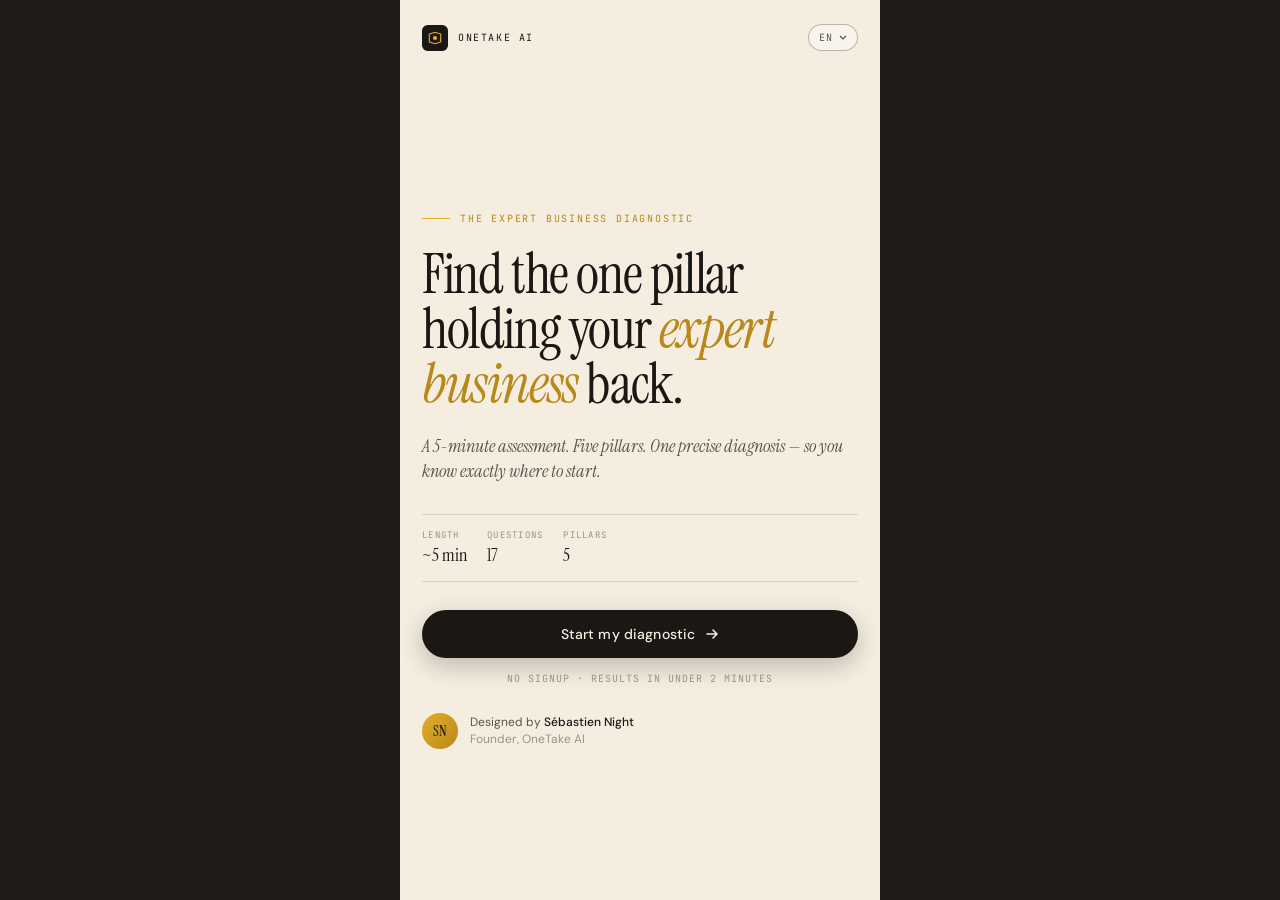
==== ehv/vpl2-diagnostic/index.html @ 27a99079 "Add Diagnostic des Business d'Expert PWA (EHV VPL2) Static PWA at /ehv/vpl2-diagnostic/ — 17-questio" ====
<!doctype html>
<html lang="en">
<head>
  <meta charset="utf-8"/>
  <meta name="viewport" content="width=device-width, initial-scale=1, viewport-fit=cover"/>
  <meta name="theme-color" content="#1a1714"/>
  <meta name="description" content="Identify the one pillar holding your expert business back — in 5 minutes. A free diagnostic by Sébastien Night, OneTake AI."/>
  <meta name="mobile-web-app-capable" content="yes"/>
  <meta name="apple-mobile-web-app-capable" content="yes"/>
  <meta name="apple-mobile-web-app-status-bar-style" content="black-translucent"/>
  <meta name="apple-mobile-web-app-title" content="Diagnostic Expert"/>

  <title>Diagnostic des Business d'Expert · OneTake AI</title>

  <!-- Open Graph -->
  <meta property="og:title" content="Diagnostic des Business d'Expert"/>
  <meta property="og:description" content="Find the one pillar holding your expert business back. A 5-minute assessment by Sébastien Night."/>
  <meta property="og:type" content="website"/>

  <!-- PWA manifest -->
  <link rel="manifest" href="/ehv/vpl2-diagnostic/manifest.json"/>
  <link rel="apple-touch-icon" href="/ehv/vpl2-diagnostic/icons/icon-192.svg"/>

  <!-- Fonts -->
  <link rel="preconnect" href="https://fonts.googleapis.com"/>
  <link rel="preconnect" href="https://fonts.gstatic.com" crossorigin/>
  <link href="https://fonts.googleapis.com/css2?family=Instrument+Serif:ital@0;1&family=DM+Sans:opsz,wght@9..40,300;9..40,400;9..40,500;9..40,600&family=JetBrains+Mono:wght@400;500&display=swap" rel="stylesheet"/>

  <link rel="stylesheet" href="/ehv/vpl2-diagnostic/style.css"/>

  <!-- Weglot auto-translation -->
  <script src="https://try.onetake.ai/tools.js"></script>
</head>
<body>
  <div id="app"></div>
  <script src="/ehv/vpl2-diagnostic/app.js"></script>
</body>
</html>
---- ehv/vpl2-diagnostic/style.css ----
/* Diagnostic des Business d'Expert — production CSS
   Editorial / magazine aesthetic. Warm cream foundation, dark screens for questions.
   Typography: Instrument Serif (display) + DM Sans (UI/body) + JetBrains Mono (tags). */

:root {
  --cream: #f4ede0;
  --cream-2: #ebe2cf;
  --cream-3: #ddd0b5;
  --ink: #1a1714;
  --ink-2: #2b2622;
  --ink-soft: #5a534a;
  --ink-mute: #9c9285;
  --rule: rgba(26, 23, 20, 0.12);
  --rule-strong: rgba(26, 23, 20, 0.28);
  --accent: #E3AE28;
  --accent-deep: #b8881a;
  --accent-soft: #f0d27a;
  --night: #14110e;
  --night-2: #1d1915;
  --night-text: #f1ead9;
  --night-mute: rgba(241, 234, 217, 0.55);
  --night-rule: rgba(241, 234, 217, 0.16);

  --serif: 'Instrument Serif', 'Cormorant Garamond', 'Times New Roman', serif;
  --sans: 'DM Sans', ui-sans-serif, system-ui, -apple-system, 'Segoe UI', sans-serif;
  --mono: 'JetBrains Mono', ui-monospace, 'SF Mono', Menlo, monospace;
}

* { box-sizing: border-box; }

html, body {
  margin: 0;
  padding: 0;
  height: 100%;
  font-family: var(--sans);
  -webkit-font-smoothing: antialiased;
  -moz-osx-font-smoothing: grayscale;
}

body {
  background: var(--cream);
  color: var(--ink);
}

body.phase-dark, body.phase-loading {
  background: var(--night);
}

#app {
  min-height: 100%;
  display: flex;
  flex-direction: column;
}

/* ── App shell ─────────────────────────────────────────────── */
.app {
  flex: 1;
  display: flex;
  flex-direction: column;
  min-height: 100vh;
  position: relative;
}

.app.dark {
  background: var(--night);
  color: var(--night-text);
}

/* ── Top chrome (progress + back) ──────────────────────────── */
.chrome {
  display: flex;
  align-items: center;
  justify-content: space-between;
  padding: env(safe-area-inset-top, 0px) 22px 14px;
  padding-top: calc(env(safe-area-inset-top, 0px) + 20px);
  flex-shrink: 0;
}

.chrome .brand {
  display: flex;
  align-items: center;
  gap: 8px;
  font-family: var(--mono);
  font-size: 10px;
  letter-spacing: 0.14em;
  text-transform: uppercase;
  color: var(--night-mute);
}

.chrome .brand .dot {
  width: 7px;
  height: 7px;
  border-radius: 50%;
  background: var(--accent);
  box-shadow: 0 0 0 3px rgba(227, 174, 40, 0.18);
}

.chrome .back {
  font-family: var(--mono);
  font-size: 10px;
  letter-spacing: 0.14em;
  text-transform: uppercase;
  color: var(--night-mute);
  background: none;
  border: none;
  cursor: pointer;
  padding: 4px 0;
  display: flex;
  align-items: center;
  gap: 6px;
  -webkit-tap-highlight-color: transparent;
}

.chrome .back:hover { color: var(--night-text); }

.chrome .step-counter {
  font-family: var(--mono);
  font-size: 10px;
  letter-spacing: 0.14em;
  color: var(--night-mute);
}

.chrome .step-counter strong {
  color: var(--accent);
  font-weight: 500;
}

/* ── Progress bar ───────────────────────────────────────────── */
.progress {
  height: 1px;
  margin: 0 22px;
  background: var(--night-rule);
  position: relative;
  flex-shrink: 0;
}

.progress-fill {
  position: absolute;
  top: 0;
  left: 0;
  height: 100%;
  background: var(--accent);
  transition: width 0.5s cubic-bezier(0.4, 0, 0.2, 1);
}

/* ── Scroll body ────────────────────────────────────────────── */
.body {
  flex: 1;
  overflow-y: auto;
  padding: 28px 22px 120px;
  -webkit-overflow-scrolling: touch;
}

/* ── Section eyebrow ────────────────────────────────────────── */
.eyebrow {
  font-family: var(--mono);
  font-size: 10px;
  letter-spacing: 0.16em;
  text-transform: uppercase;
  color: var(--accent);
  margin-bottom: 18px;
  display: flex;
  align-items: center;
  gap: 10px;
}

.eyebrow .label-num { color: var(--accent); font-weight: 500; }
.eyebrow .rule { flex: 1; height: 1px; background: var(--night-rule); }

/* ── Option pills ───────────────────────────────────────────── */
.options {
  display: flex;
  flex-direction: column;
  gap: 10px;
  margin-top: 20px;
}

.option {
  appearance: none;
  background: transparent;
  border: 1px solid var(--night-rule);
  border-radius: 999px;
  padding: 15px 22px;
  text-align: left;
  font-family: var(--sans);
  font-size: 14.5px;
  line-height: 1.3;
  color: var(--night-text);
  cursor: pointer;
  transition: border-color 0.2s, background 0.2s, transform 0.15s;
  width: 100%;
  display: flex;
  align-items: center;
  justify-content: space-between;
  gap: 14px;
  -webkit-tap-highlight-color: transparent;
}

.option:hover { border-color: rgba(241, 234, 217, 0.35); }
.option:active { transform: scale(0.985); }

.option.selected {
  border-color: var(--accent);
  background: rgba(227, 174, 40, 0.1);
}

.option .check {
  width: 18px;
  height: 18px;
  border-radius: 50%;
  border: 1px solid rgba(241, 234, 217, 0.3);
  flex-shrink: 0;
  display: grid;
  place-items: center;
  transition: all 0.2s;
}

.option.selected .check {
  background: var(--accent);
  border-color: var(--accent);
}

.option.selected .check::after {
  content: '';
  width: 6px;
  height: 6px;
  border-radius: 50%;
  background: var(--night);
}

/* ── Text input ─────────────────────────────────────────────── */
.text-input {
  width: 100%;
  background: transparent;
  border: none;
  border-bottom: 1px solid var(--night-rule);
  padding: 14px 0;
  font-family: var(--serif);
  font-size: 22px;
  color: var(--night-text);
  outline: none;
  font-style: italic;
  transition: border-color 0.2s;
}

.text-input::placeholder { color: rgba(241, 234, 217, 0.3); font-style: italic; }
.text-input:focus { border-bottom-color: var(--accent); }

/* ── Bottom action bar ──────────────────────────────────────── */
.action-bar {
  position: fixed;
  left: 0;
  right: 0;
  bottom: 0;
  padding: 18px 22px calc(env(safe-area-inset-bottom, 0px) + 22px);
  background: linear-gradient(180deg, transparent, var(--night) 40%);
  display: flex;
  align-items: center;
  justify-content: space-between;
  gap: 12px;
  z-index: 5;
}

.btn {
  appearance: none;
  background: var(--accent);
  color: var(--night);
  border: none;
  border-radius: 999px;
  padding: 15px 26px;
  font-family: var(--sans);
  font-weight: 500;
  font-size: 14px;
  letter-spacing: 0.01em;
  cursor: pointer;
  display: inline-flex;
  align-items: center;
  gap: 10px;
  transition: transform 0.15s, background 0.2s, box-shadow 0.2s;
  box-shadow: 0 8px 24px rgba(227, 174, 40, 0.28);
  -webkit-tap-highlight-color: transparent;
}

.btn:hover { background: #f1bd35; }
.btn:active { transform: scale(0.97); }

.btn:disabled {
  background: rgba(241, 234, 217, 0.1);
  color: rgba(241, 234, 217, 0.3);
  box-shadow: none;
  cursor: not-allowed;
}

.btn.full { width: 100%; justify-content: center; }

.action-bar .prev-btn {
  font-family: var(--mono);
  font-size: 10px;
  letter-spacing: 0.14em;
  text-transform: uppercase;
  color: var(--night-mute);
  background: none;
  border: none;
  cursor: pointer;
  padding: 4px 0;
  -webkit-tap-highlight-color: transparent;
}

/* ═══ LANDING ═══════════════════════════════════════════════ */
.landing {
  flex: 1;
  display: flex;
  flex-direction: column;
  padding: calc(env(safe-area-inset-top, 0px) + 24px) 22px calc(env(safe-area-inset-bottom, 0px) + 38px);
  min-height: 100vh;
  background: var(--cream);
}

.landing .topbar {
  display: flex;
  align-items: center;
  justify-content: space-between;
  margin-bottom: 48px;
}

.landing .logo {
  display: flex;
  align-items: center;
  gap: 10px;
}

.landing .logo-text {
  font-family: var(--mono);
  font-size: 10px;
  letter-spacing: 0.16em;
  text-transform: uppercase;
  color: var(--ink);
}

.landing .lang-btn {
  font-family: var(--mono);
  font-size: 10px;
  letter-spacing: 0.12em;
  color: var(--ink-soft);
  display: flex;
  align-items: center;
  gap: 6px;
  border: 1px solid var(--rule-strong);
  padding: 6px 10px;
  border-radius: 999px;
  background: rgba(255, 255, 255, 0.4);
  cursor: pointer;
  -webkit-tap-highlight-color: transparent;
}

.landing .hero { flex: 1; display: flex; flex-direction: column; justify-content: center; }

.landing .kicker {
  font-family: var(--mono);
  font-size: 10px;
  letter-spacing: 0.18em;
  text-transform: uppercase;
  color: var(--accent-deep);
  margin-bottom: 22px;
  display: flex;
  align-items: center;
  gap: 10px;
}

.landing .kicker .dash { width: 28px; height: 1px; background: var(--accent); }

.landing h1 {
  font-family: var(--serif);
  font-weight: 400;
  font-size: clamp(44px, 12vw, 56px);
  line-height: 0.98;
  letter-spacing: -0.025em;
  color: var(--ink);
  margin: 0 0 22px;
  text-wrap: balance;
}

.landing h1 em { font-style: italic; color: var(--accent-deep); }

.landing .sub {
  font-family: var(--serif);
  font-style: italic;
  font-size: 18px;
  line-height: 1.4;
  color: var(--ink-soft);
  margin: 0 0 30px;
}

.landing .meta-row {
  display: flex;
  gap: 20px;
  padding: 14px 0;
  border-top: 1px solid var(--rule);
  border-bottom: 1px solid var(--rule);
  margin-bottom: 28px;
}

.landing .meta { display: flex; flex-direction: column; gap: 2px; }

.landing .meta-k {
  font-family: var(--mono);
  font-size: 9px;
  letter-spacing: 0.14em;
  text-transform: uppercase;
  color: var(--ink-mute);
}

.landing .meta-v {
  font-family: var(--serif);
  font-size: 18px;
  color: var(--ink);
}

.landing .cta-block { display: flex; flex-direction: column; gap: 14px; }

.landing .cta-block .btn {
  background: var(--ink);
  color: var(--cream);
  box-shadow: 0 8px 24px rgba(26, 23, 20, 0.24);
}

.landing .cta-block .btn:hover { background: var(--ink-2); }

.landing .cta-foot {
  font-family: var(--mono);
  font-size: 10px;
  letter-spacing: 0.1em;
  text-transform: uppercase;
  color: var(--ink-mute);
  text-align: center;
}

.landing .signoff {
  margin-top: 28px;
  display: flex;
  gap: 12px;
  align-items: center;
}

.landing .signoff .avatar {
  width: 36px;
  height: 36px;
  border-radius: 50%;
  background: linear-gradient(135deg, var(--accent), var(--accent-deep));
  display: grid;
  place-items: center;
  font-family: var(--serif);
  color: var(--night);
  font-size: 14px;
  flex-shrink: 0;
}

.landing .signoff .who {
  font-size: 12px;
  color: var(--ink-soft);
  line-height: 1.4;
}

.landing .signoff .who strong { color: var(--ink); font-weight: 500; }

/* ═══ QUESTION ══════════════════════════════════════════════ */
.q-prompt {
  font-family: var(--serif);
  font-weight: 400;
  font-size: clamp(26px, 8vw, 34px);
  line-height: 1.1;
  letter-spacing: -0.015em;
  color: var(--night-text);
  margin: 0 0 12px;
  text-wrap: pretty;
}

.q-sub {
  font-size: 13px;
  line-height: 1.5;
  color: var(--night-mute);
  margin: 0 0 24px;
}

/* ═══ EMAIL GATE ════════════════════════════════════════════ */
.gate {
  flex: 1;
  display: flex;
  flex-direction: column;
  padding: 28px 22px calc(env(safe-area-inset-bottom, 0px) + 38px);
  justify-content: center;
}

.gate-eyebrow {
  font-family: var(--mono);
  font-size: 10px;
  letter-spacing: 0.18em;
  text-transform: uppercase;
  color: var(--accent);
  margin-bottom: 16px;
}

.gate h2 {
  font-family: var(--serif);
  font-weight: 400;
  font-size: clamp(30px, 9vw, 38px);
  line-height: 1.04;
  letter-spacing: -0.02em;
  color: var(--night-text);
  margin: 0 0 14px;
}

.gate .gate-sub {
  font-size: 14px;
  line-height: 1.5;
  color: var(--night-mute);
  margin: 0 0 28px;
}

.gate .email-field {
  display: flex;
  flex-direction: column;
  gap: 8px;
  margin-bottom: 18px;
}

.gate .email-field label {
  font-family: var(--mono);
  font-size: 10px;
  letter-spacing: 0.14em;
  text-transform: uppercase;
  color: var(--night-mute);
}

.gate .email-input {
  background: transparent;
  border: none;
  border-bottom: 1px solid var(--night-rule);
  padding: 12px 0;
  font-family: var(--serif);
  font-size: 22px;
  color: var(--night-text);
  outline: none;
  width: 100%;
}

.gate .email-input:focus { border-bottom-color: var(--accent); }
.gate .email-input::placeholder { color: rgba(241, 234, 217, 0.25); font-style: italic; }

.gate .legal {
  font-size: 11px;
  line-height: 1.45;
  color: var(--night-mute);
  margin-top: 16px;
}

/* ═══ LOADING ═══════════════════════════════════════════════ */
.loading-screen {
  flex: 1;
  display: flex;
  flex-direction: column;
  align-items: center;
  justify-content: center;
  padding: 56px 22px;
  text-align: center;
}

.loading-pentagon {
  margin-bottom: 36px;
  position: relative;
}

.loading-pentagon svg { display: block; }

.ring-rotate {
  animation: spin 14s linear infinite;
  transform-origin: 90px 90px;
}

@keyframes spin { to { transform: rotate(360deg); } }

.pulse-dot {
  position: absolute;
  width: 8px;
  height: 8px;
  background: var(--accent);
  border-radius: 50%;
  top: 50%;
  left: 50%;
  margin: -4px 0 0 -4px;
  animation: pulse 1.4s ease-out infinite;
}

@keyframes pulse {
  to { box-shadow: 0 0 0 30px rgba(227, 174, 40, 0); }
}

.narration-eyebrow {
  font-family: var(--mono);
  font-size: 10px;
  letter-spacing: 0.18em;
  text-transform: uppercase;
  color: var(--accent);
  margin-bottom: 14px;
  transition: opacity 0.35s;
}

.narration {
  font-family: var(--serif);
  font-weight: 400;
  font-size: 26px;
  line-height: 1.2;
  color: var(--night-text);
  letter-spacing: -0.01em;
  min-height: 64px;
  max-width: 280px;
  transition: opacity 0.35s;
}

.narration-steps {
  display: flex;
  gap: 6px;
  margin-top: 32px;
}

.narration-steps span {
  width: 6px;
  height: 6px;
  border-radius: 50%;
  background: var(--night-rule);
  transition: background 0.3s;
}

.narration-steps span.active { background: var(--accent); }
.narration-steps span.done { background: rgba(227, 174, 40, 0.4); }

/* ═══ RESULTS ═══════════════════════════════════════════════ */
.results-screen {
  flex: 1;
  background: var(--cream);
  overflow-y: auto;
}

.results-head {
  padding: calc(env(safe-area-inset-top, 0px) + 24px) 22px 18px;
}

.res-eyebrow {
  font-family: var(--mono);
  font-size: 10px;
  letter-spacing: 0.18em;
  text-transform: uppercase;
  color: var(--accent-deep);
  margin-bottom: 14px;
  display: flex;
  align-items: center;
  gap: 10px;
}

.res-eyebrow .rule { flex: 1; height: 1px; background: var(--rule); }

.res-title {
  font-family: var(--serif);
  font-weight: 400;
  font-size: clamp(28px, 8vw, 36px);
  line-height: 1.02;
  letter-spacing: -0.02em;
  color: var(--ink);
  margin: 0 0 8px;
  text-wrap: pretty;
}

.res-title em { font-style: italic; color: var(--accent-deep); }

.res-byline {
  font-family: var(--mono);
  font-size: 10px;
  letter-spacing: 0.12em;
  text-transform: uppercase;
  color: var(--ink-mute);
  margin: 0 0 28px;
}

/* ── Pillar visualisation ────────────────────────────────── */
.pillar-viz {
  padding: 0 22px 28px;
  display: flex;
  flex-direction: column;
  align-items: center;
}

.pillar-meta {
  margin-top: 18px;
  display: flex;
  gap: 8px;
  flex-wrap: wrap;
  justify-content: center;
}

.pillar-chip {
  font-family: var(--mono);
  font-size: 10px;
  letter-spacing: 0.06em;
  padding: 5px 9px;
  border: 1px solid var(--rule);
  border-radius: 4px;
  display: flex;
  align-items: center;
  gap: 6px;
  color: var(--ink-soft);
  background: rgba(255, 255, 255, 0.4);
}

.pillar-chip .chip-dot {
  width: 6px;
  height: 6px;
  border-radius: 50%;
  background: var(--ink-mute);
}

.pillar-chip.bottleneck {
  background: var(--ink);
  color: var(--accent);
  border-color: var(--ink);
}

.pillar-chip.bottleneck .chip-dot { background: var(--accent); }
.pillar-chip strong { color: var(--ink); font-weight: 500; }
.pillar-chip.bottleneck strong { color: var(--night-text); }

/* ── Diagnosis block ────────────────────────────────────── */
.diagnosis-block {
  padding: 32px 22px 18px;
  border-top: 1px solid var(--rule);
}

.diagnosis-tag {
  font-family: var(--mono);
  font-size: 10px;
  letter-spacing: 0.18em;
  text-transform: uppercase;
  color: var(--accent-deep);
  margin-bottom: 12px;
  display: flex;
  align-items: center;
  gap: 8px;
}

.diagnosis-tag::before {
  content: '';
  display: block;
  width: 18px;
  height: 1px;
  background: var(--accent);
}

.diagnosis-name {
  font-family: var(--serif);
  font-weight: 400;
  font-size: clamp(36px, 10vw, 44px);
  line-height: 0.98;
  letter-spacing: -0.025em;
  color: var(--ink);
  margin: 0 0 18px;
  text-wrap: balance;
}

.diagnosis-intro {
  font-family: var(--serif);
  font-style: italic;
  font-size: 20px;
  line-height: 1.32;
  color: var(--ink);
  margin: 0 0 24px;
  letter-spacing: 0.002em;
}

.diagnosis-body {
  font-size: 15px;
  line-height: 1.6;
  color: var(--ink-2);
  margin-bottom: 28px;
}

.diagnosis-body p { margin: 0 0 14px; }
.diagnosis-body p:last-child { margin-bottom: 0; }

.callout {
  border: 1px solid var(--rule-strong);
  border-left: 3px solid var(--accent);
  padding: 18px 18px 18px 20px;
  margin: 8px 0 28px;
  background: rgba(227, 174, 40, 0.06);
}

.callout-label {
  font-family: var(--mono);
  font-size: 9.5px;
  letter-spacing: 0.18em;
  text-transform: uppercase;
  color: var(--accent-deep);
  margin-bottom: 8px;
}

.callout-text {
  font-family: var(--serif);
  font-size: 17px;
  line-height: 1.4;
  color: var(--ink);
}

.first-move {
  background: var(--ink);
  color: var(--cream);
  padding: 26px 22px;
  margin: 0 -22px 28px;
}

.first-move-label {
  font-family: var(--mono);
  font-size: 10px;
  letter-spacing: 0.2em;
  text-transform: uppercase;
  color: var(--accent);
  margin-bottom: 12px;
  display: flex;
  align-items: center;
  gap: 10px;
}

.first-move-label::before {
  content: '→';
  font-family: var(--sans);
  color: var(--accent);
}

.first-move-headline {
  font-size: 11px;
  letter-spacing: 0.1em;
  text-transform: uppercase;
  color: rgba(241, 234, 217, 0.4);
  margin-bottom: 14px;
  font-family: var(--mono);
}

.first-move-body {
  font-family: var(--serif);
  font-size: 19px;
  line-height: 1.38;
  color: var(--cream);
  letter-spacing: 0.005em;
}

.encouragement {
  font-family: var(--serif);
  font-style: italic;
  font-size: 17px;
  line-height: 1.45;
  color: var(--ink-soft);
  border-top: 1px solid var(--rule);
  padding: 24px 0 0;
  margin-bottom: 28px;
}

/* ── Next step section ───────────────────────────────────── */
.next-step {
  background: var(--cream-2);
  padding: 32px 22px calc(env(safe-area-inset-bottom, 0px) + 60px);
  border-top: 1px solid var(--rule);
}

.next-step-eyebrow {
  font-family: var(--mono);
  font-size: 10px;
  letter-spacing: 0.18em;
  text-transform: uppercase;
  color: var(--accent-deep);
  margin-bottom: 12px;
}

.next-step h3 {
  font-family: var(--serif);
  font-weight: 400;
  font-size: 22px;
  line-height: 1.2;
  color: var(--ink);
  margin: 0 0 18px;
}

.next-step h3 em { font-style: italic; color: var(--accent-deep); }

.next-step .actions {
  display: flex;
  flex-direction: column;
  gap: 10px;
  margin-bottom: 16px;
}

.next-step .btn.full {
  padding: 16px;
  background: var(--ink);
  color: var(--cream);
  box-shadow: 0 8px 24px rgba(26, 23, 20, 0.24);
}

.next-step .btn.full:hover { background: var(--ink-2); }

.copy-btn {
  background: transparent;
  border: 1px solid var(--rule-strong);
  color: var(--ink);
  border-radius: 999px;
  padding: 14px;
  width: 100%;
  font-family: var(--sans);
  font-size: 13px;
  font-weight: 500;
  cursor: pointer;
  display: flex;
  align-items: center;
  justify-content: center;
  gap: 8px;
  transition: background 0.2s, border-color 0.2s;
  -webkit-tap-highlight-color: transparent;
}

.copy-btn:hover { background: rgba(0, 0, 0, 0.04); }
.copy-btn.copied { border-color: var(--accent); color: var(--accent-deep); }

.next-step .footnote {
  font-family: var(--serif);
  font-style: italic;
  font-size: 13px;
  line-height: 1.4;
  color: var(--ink-mute);
  text-align: center;
}

/* ── Transitions ────────────────────────────────────────── */
.screen-enter {
  animation: screen-in 0.4s cubic-bezier(0.16, 1, 0.3, 1);
}

@keyframes screen-in {
  from { opacity: 0; transform: translateY(6px); }
  to { opacity: 1; transform: translateY(0); }
}

/* ── Desktop ────────────────────────────────────────────── */
@media (min-width: 520px) {
  #app {
    max-width: 480px;
    margin: 0 auto;
    box-shadow: 0 0 0 1px var(--rule);
    min-height: 100vh;
  }

  body {
    background: #1f1c18;
  }

  body.phase-dark, body.phase-loading {
    background: #1f1c18;
  }
}
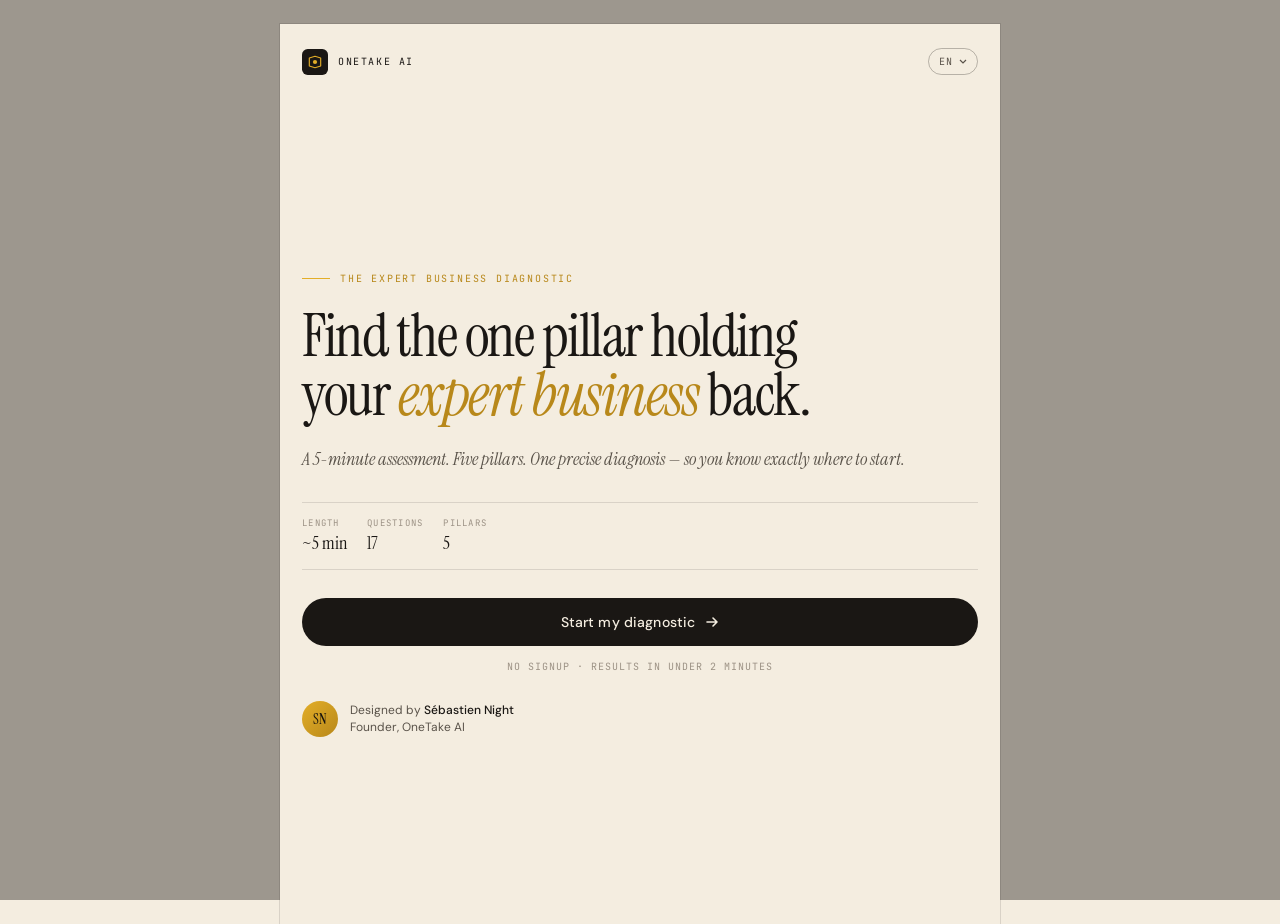
==== commit 6b04b1c3: "Design polish: adaptive theming, desktop layout, Bunny Fonts, useBouncer email validation - Replace " ====
--- a/ehv/vpl2-diagnostic/index.html
+++ b/ehv/vpl2-diagnostic/index.html
@@ -22,9 +22,8 @@
   <link rel="apple-touch-icon" href="/ehv/vpl2-diagnostic/icons/icon-192.svg"/>
 
   <!-- Fonts -->
-  <link rel="preconnect" href="https://fonts.googleapis.com"/>
-  <link rel="preconnect" href="https://fonts.gstatic.com" crossorigin/>
-  <link href="https://fonts.googleapis.com/css2?family=Instrument+Serif:ital@0;1&family=DM+Sans:opsz,wght@9..40,300;9..40,400;9..40,500;9..40,600&family=JetBrains+Mono:wght@400;500&display=swap" rel="stylesheet"/>
+  <link rel="preconnect" href="https://fonts.bunny.net"/>
+  <link href="https://fonts.bunny.net/css2?family=Instrument+Serif:ital@0;1&family=DM+Sans:opsz,wght@9..40,300;9..40,400;9..40,500;9..40,600&family=JetBrains+Mono:wght@400;500&display=swap" rel="stylesheet"/>
 
   <link rel="stylesheet" href="/ehv/vpl2-diagnostic/style.css"/>
 
--- a/ehv/vpl2-diagnostic/style.css
+++ b/ehv/vpl2-diagnostic/style.css
@@ -1,31 +1,58 @@
 /* Diagnostic des Business d'Expert — production CSS
-   Editorial / magazine aesthetic. Warm cream foundation, dark screens for questions.
-   Typography: Instrument Serif (display) + DM Sans (UI/body) + JetBrains Mono (tags). */
-
+   Adaptive light/dark via prefers-color-scheme throughout.
+   Desktop: centered column up to 640px.
+   Typography: Instrument Serif (display) + DM Sans (UI/body) + JetBrains Mono (tags) */
+
+/* ── Tokens ─────────────────────────────────────────────── */
 :root {
-  --cream: #f4ede0;
-  --cream-2: #ebe2cf;
-  --cream-3: #ddd0b5;
-  --ink: #1a1714;
-  --ink-2: #2b2622;
-  --ink-soft: #5a534a;
-  --ink-mute: #9c9285;
-  --rule: rgba(26, 23, 20, 0.12);
-  --rule-strong: rgba(26, 23, 20, 0.28);
-  --accent: #E3AE28;
-  --accent-deep: #b8881a;
-  --accent-soft: #f0d27a;
-  --night: #14110e;
-  --night-2: #1d1915;
-  --night-text: #f1ead9;
-  --night-mute: rgba(241, 234, 217, 0.55);
-  --night-rule: rgba(241, 234, 217, 0.16);
-
-  --serif: 'Instrument Serif', 'Cormorant Garamond', 'Times New Roman', serif;
-  --sans: 'DM Sans', ui-sans-serif, system-ui, -apple-system, 'Segoe UI', sans-serif;
-  --mono: 'JetBrains Mono', ui-monospace, 'SF Mono', Menlo, monospace;
-}
-
+  color-scheme: light dark;
+
+  /* Light */
+  --bg:           #f4ede0;
+  --bg-subtle:    #ebe2cf;
+  --bg-muted:     #ddd0b5;
+  --fg:           #1a1714;
+  --fg-2:         #2b2622;
+  --fg-soft:      #5a534a;
+  --fg-mute:      #9c9285;
+  --border:       rgba(26, 23, 20, 0.12);
+  --border-strong:rgba(26, 23, 20, 0.28);
+  --opt-border:   rgba(26, 23, 20, 0.28);
+  --opt-selected-bg: rgba(227, 174, 40, 0.14);
+  --input-placeholder: rgba(26, 23, 20, 0.3);
+  --bar-gradient: linear-gradient(180deg, transparent, #f4ede0 40%);
+  --check-inner:  #1a1714;
+
+  /* Fixed */
+  --accent:       #E3AE28;
+  --accent-deep:  #b8881a;
+  --accent-soft:  #f0d27a;
+
+  --serif: 'Instrument Serif', 'Times New Roman', serif;
+  --sans:  'DM Sans', ui-sans-serif, system-ui, -apple-system, sans-serif;
+  --mono:  'JetBrains Mono', ui-monospace, 'SF Mono', Menlo, monospace;
+}
+
+@media (prefers-color-scheme: dark) {
+  :root {
+    --bg:           #14110e;
+    --bg-subtle:    #1d1915;
+    --bg-muted:     #2a2520;
+    --fg:           #f1ead9;
+    --fg-2:         #f1ead9;
+    --fg-soft:      rgba(241, 234, 217, 0.6);
+    --fg-mute:      rgba(241, 234, 217, 0.38);
+    --border:       rgba(241, 234, 217, 0.12);
+    --border-strong:rgba(241, 234, 217, 0.24);
+    --opt-border:   rgba(241, 234, 217, 0.16);
+    --opt-selected-bg: rgba(227, 174, 40, 0.1);
+    --input-placeholder: rgba(241, 234, 217, 0.3);
+    --bar-gradient: linear-gradient(180deg, transparent, #14110e 40%);
+    --check-inner:  #14110e;
+  }
+}
+
+/* ── Reset & base ────────────────────────────────────────── */
 * { box-sizing: border-box; }
 
 html, body {
@@ -33,46 +60,61 @@
   padding: 0;
   height: 100%;
   font-family: var(--sans);
+  background: var(--bg);
+  color: var(--fg);
   -webkit-font-smoothing: antialiased;
   -moz-osx-font-smoothing: grayscale;
 }
 
-body {
-  background: var(--cream);
-  color: var(--ink);
-}
-
-body.phase-dark, body.phase-loading {
-  background: var(--night);
-}
-
 #app {
   min-height: 100%;
   display: flex;
   flex-direction: column;
 }
 
-/* ── App shell ─────────────────────────────────────────────── */
+/* ── Desktop centering ───────────────────────────────────── */
+@media (min-width: 640px) {
+  body {
+    background: color-mix(in srgb, var(--bg) 60%, #1a1714 40%);
+  }
+  #app {
+    max-width: 640px;
+    margin: 0 auto;
+    min-height: 100vh;
+    box-shadow: 0 0 0 1px var(--border);
+    background: var(--bg);
+  }
+  .action-bar {
+    max-width: 640px;
+    left: 50%;
+    transform: translateX(-50%);
+  }
+}
+
+@media (min-width: 1024px) {
+  #app { max-width: 720px; }
+  .action-bar { max-width: 720px; }
+}
+
+/* ── App shell ───────────────────────────────────────────── */
 .app {
   flex: 1;
   display: flex;
   flex-direction: column;
   min-height: 100vh;
-  position: relative;
-}
-
-.app.dark {
-  background: var(--night);
-  color: var(--night-text);
-}
-
-/* ── Top chrome (progress + back) ──────────────────────────── */
+  background: var(--bg);
+  color: var(--fg);
+}
+
+/* ── Chrome (progress + back) ────────────────────────────── */
 .chrome {
   display: flex;
   align-items: center;
   justify-content: space-between;
-  padding: env(safe-area-inset-top, 0px) 22px 14px;
   padding-top: calc(env(safe-area-inset-top, 0px) + 20px);
+  padding-bottom: 14px;
+  padding-left: 22px;
+  padding-right: 22px;
   flex-shrink: 0;
 }
 
@@ -84,7 +126,7 @@
   font-size: 10px;
   letter-spacing: 0.14em;
   text-transform: uppercase;
-  color: var(--night-mute);
+  color: var(--fg-mute);
 }
 
 .chrome .brand .dot {
@@ -100,7 +142,7 @@
   font-size: 10px;
   letter-spacing: 0.14em;
   text-transform: uppercase;
-  color: var(--night-mute);
+  color: var(--fg-mute);
   background: none;
   border: none;
   cursor: pointer;
@@ -110,26 +152,21 @@
   gap: 6px;
   -webkit-tap-highlight-color: transparent;
 }
-
-.chrome .back:hover { color: var(--night-text); }
+.chrome .back:hover { color: var(--fg); }
 
 .chrome .step-counter {
   font-family: var(--mono);
   font-size: 10px;
   letter-spacing: 0.14em;
-  color: var(--night-mute);
-}
-
-.chrome .step-counter strong {
-  color: var(--accent);
-  font-weight: 500;
-}
-
-/* ── Progress bar ───────────────────────────────────────────── */
+  color: var(--fg-mute);
+}
+.chrome .step-counter strong { color: var(--accent); font-weight: 500; }
+
+/* ── Progress bar ────────────────────────────────────────── */
 .progress {
   height: 1px;
   margin: 0 22px;
-  background: var(--night-rule);
+  background: var(--border);
   position: relative;
   flex-shrink: 0;
 }
@@ -143,7 +180,7 @@
   transition: width 0.5s cubic-bezier(0.4, 0, 0.2, 1);
 }
 
-/* ── Scroll body ────────────────────────────────────────────── */
+/* ── Scroll body ─────────────────────────────────────────── */
 .body {
   flex: 1;
   overflow-y: auto;
@@ -151,7 +188,7 @@
   -webkit-overflow-scrolling: touch;
 }
 
-/* ── Section eyebrow ────────────────────────────────────────── */
+/* ── Eyebrow ─────────────────────────────────────────────── */
 .eyebrow {
   font-family: var(--mono);
   font-size: 10px;
@@ -163,11 +200,29 @@
   align-items: center;
   gap: 10px;
 }
-
-.eyebrow .label-num { color: var(--accent); font-weight: 500; }
-.eyebrow .rule { flex: 1; height: 1px; background: var(--night-rule); }
-
-/* ── Option pills ───────────────────────────────────────────── */
+.eyebrow .label-num { font-weight: 500; }
+.eyebrow .rule { flex: 1; height: 1px; background: var(--border); }
+
+/* ── Question ────────────────────────────────────────────── */
+.q-prompt {
+  font-family: var(--serif);
+  font-weight: 400;
+  font-size: clamp(26px, 7vw, 34px);
+  line-height: 1.1;
+  letter-spacing: -0.015em;
+  color: var(--fg);
+  margin: 0 0 12px;
+  text-wrap: pretty;
+}
+
+.q-sub {
+  font-size: 13px;
+  line-height: 1.5;
+  color: var(--fg-soft);
+  margin: 0 0 24px;
+}
+
+/* ── Option pills ────────────────────────────────────────── */
 .options {
   display: flex;
   flex-direction: column;
@@ -178,14 +233,14 @@
 .option {
   appearance: none;
   background: transparent;
-  border: 1px solid var(--night-rule);
+  border: 1px solid var(--opt-border);
   border-radius: 999px;
   padding: 15px 22px;
   text-align: left;
   font-family: var(--sans);
   font-size: 14.5px;
   line-height: 1.3;
-  color: var(--night-text);
+  color: var(--fg);
   cursor: pointer;
   transition: border-color 0.2s, background 0.2s, transform 0.15s;
   width: 100%;
@@ -195,65 +250,60 @@
   gap: 14px;
   -webkit-tap-highlight-color: transparent;
 }
-
-.option:hover { border-color: rgba(241, 234, 217, 0.35); }
+.option:hover { border-color: var(--fg-soft); }
 .option:active { transform: scale(0.985); }
-
 .option.selected {
   border-color: var(--accent);
-  background: rgba(227, 174, 40, 0.1);
+  background: var(--opt-selected-bg);
 }
 
 .option .check {
   width: 18px;
   height: 18px;
   border-radius: 50%;
-  border: 1px solid rgba(241, 234, 217, 0.3);
+  border: 1px solid var(--opt-border);
   flex-shrink: 0;
   display: grid;
   place-items: center;
   transition: all 0.2s;
 }
-
 .option.selected .check {
   background: var(--accent);
   border-color: var(--accent);
 }
-
 .option.selected .check::after {
   content: '';
   width: 6px;
   height: 6px;
   border-radius: 50%;
-  background: var(--night);
-}
-
-/* ── Text input ─────────────────────────────────────────────── */
+  background: var(--check-inner);
+}
+
+/* ── Text input ──────────────────────────────────────────── */
 .text-input {
   width: 100%;
   background: transparent;
   border: none;
-  border-bottom: 1px solid var(--night-rule);
+  border-bottom: 1px solid var(--border-strong);
   padding: 14px 0;
   font-family: var(--serif);
   font-size: 22px;
-  color: var(--night-text);
+  color: var(--fg);
   outline: none;
   font-style: italic;
   transition: border-color 0.2s;
 }
-
-.text-input::placeholder { color: rgba(241, 234, 217, 0.3); font-style: italic; }
+.text-input::placeholder { color: var(--input-placeholder); font-style: italic; }
 .text-input:focus { border-bottom-color: var(--accent); }
 
-/* ── Bottom action bar ──────────────────────────────────────── */
+/* ── Action bar ──────────────────────────────────────────── */
 .action-bar {
   position: fixed;
   left: 0;
   right: 0;
   bottom: 0;
   padding: 18px 22px calc(env(safe-area-inset-bottom, 0px) + 22px);
-  background: linear-gradient(180deg, transparent, var(--night) 40%);
+  background: var(--bar-gradient);
   display: flex;
   align-items: center;
   justify-content: space-between;
@@ -261,10 +311,11 @@
   z-index: 5;
 }
 
+/* ── Button ──────────────────────────────────────────────── */
 .btn {
   appearance: none;
   background: var(--accent);
-  color: var(--night);
+  color: #14110e;
   border: none;
   border-radius: 999px;
   padding: 15px 26px;
@@ -280,17 +331,14 @@
   box-shadow: 0 8px 24px rgba(227, 174, 40, 0.28);
   -webkit-tap-highlight-color: transparent;
 }
-
 .btn:hover { background: #f1bd35; }
 .btn:active { transform: scale(0.97); }
-
 .btn:disabled {
-  background: rgba(241, 234, 217, 0.1);
-  color: rgba(241, 234, 217, 0.3);
+  background: var(--border-strong);
+  color: var(--fg-mute);
   box-shadow: none;
   cursor: not-allowed;
 }
-
 .btn.full { width: 100%; justify-content: center; }
 
 .action-bar .prev-btn {
@@ -298,7 +346,7 @@
   font-size: 10px;
   letter-spacing: 0.14em;
   text-transform: uppercase;
-  color: var(--night-mute);
+  color: var(--fg-mute);
   background: none;
   border: none;
   cursor: pointer;
@@ -313,7 +361,6 @@
   flex-direction: column;
   padding: calc(env(safe-area-inset-top, 0px) + 24px) 22px calc(env(safe-area-inset-bottom, 0px) + 38px);
   min-height: 100vh;
-  background: var(--cream);
 }
 
 .landing .topbar {
@@ -323,32 +370,28 @@
   margin-bottom: 48px;
 }
 
-.landing .logo {
-  display: flex;
-  align-items: center;
-  gap: 10px;
-}
+.landing .logo { display: flex; align-items: center; gap: 10px; }
 
 .landing .logo-text {
   font-family: var(--mono);
   font-size: 10px;
   letter-spacing: 0.16em;
   text-transform: uppercase;
-  color: var(--ink);
+  color: var(--fg);
 }
 
 .landing .lang-btn {
   font-family: var(--mono);
   font-size: 10px;
   letter-spacing: 0.12em;
-  color: var(--ink-soft);
+  color: var(--fg-soft);
   display: flex;
   align-items: center;
   gap: 6px;
-  border: 1px solid var(--rule-strong);
+  border: 1px solid var(--border-strong);
   padding: 6px 10px;
   border-radius: 999px;
-  background: rgba(255, 255, 255, 0.4);
+  background: transparent;
   cursor: pointer;
   -webkit-tap-highlight-color: transparent;
 }
@@ -366,20 +409,18 @@
   align-items: center;
   gap: 10px;
 }
-
 .landing .kicker .dash { width: 28px; height: 1px; background: var(--accent); }
 
 .landing h1 {
   font-family: var(--serif);
   font-weight: 400;
-  font-size: clamp(44px, 12vw, 56px);
+  font-size: clamp(44px, 12vw, 60px);
   line-height: 0.98;
   letter-spacing: -0.025em;
-  color: var(--ink);
+  color: var(--fg);
   margin: 0 0 22px;
   text-wrap: balance;
 }
-
 .landing h1 em { font-style: italic; color: var(--accent-deep); }
 
 .landing .sub {
@@ -387,7 +428,7 @@
   font-style: italic;
   font-size: 18px;
   line-height: 1.4;
-  color: var(--ink-soft);
+  color: var(--fg-soft);
   margin: 0 0 30px;
 }
 
@@ -395,8 +436,8 @@
   display: flex;
   gap: 20px;
   padding: 14px 0;
-  border-top: 1px solid var(--rule);
-  border-bottom: 1px solid var(--rule);
+  border-top: 1px solid var(--border);
+  border-bottom: 1px solid var(--border);
   margin-bottom: 28px;
 }
 
@@ -407,31 +448,30 @@
   font-size: 9px;
   letter-spacing: 0.14em;
   text-transform: uppercase;
-  color: var(--ink-mute);
+  color: var(--fg-mute);
 }
 
 .landing .meta-v {
   font-family: var(--serif);
   font-size: 18px;
-  color: var(--ink);
+  color: var(--fg);
 }
 
 .landing .cta-block { display: flex; flex-direction: column; gap: 14px; }
 
 .landing .cta-block .btn {
-  background: var(--ink);
-  color: var(--cream);
-  box-shadow: 0 8px 24px rgba(26, 23, 20, 0.24);
-}
-
-.landing .cta-block .btn:hover { background: var(--ink-2); }
+  background: var(--fg);
+  color: var(--bg);
+  box-shadow: none;
+}
+.landing .cta-block .btn:hover { opacity: 0.88; background: var(--fg); }
 
 .landing .cta-foot {
   font-family: var(--mono);
   font-size: 10px;
   letter-spacing: 0.1em;
   text-transform: uppercase;
-  color: var(--ink-mute);
+  color: var(--fg-mute);
   text-align: center;
 }
 
@@ -450,37 +490,17 @@
   display: grid;
   place-items: center;
   font-family: var(--serif);
-  color: var(--night);
+  color: #14110e;
   font-size: 14px;
   flex-shrink: 0;
 }
 
 .landing .signoff .who {
   font-size: 12px;
-  color: var(--ink-soft);
+  color: var(--fg-soft);
   line-height: 1.4;
 }
-
-.landing .signoff .who strong { color: var(--ink); font-weight: 500; }
-
-/* ═══ QUESTION ══════════════════════════════════════════════ */
-.q-prompt {
-  font-family: var(--serif);
-  font-weight: 400;
-  font-size: clamp(26px, 8vw, 34px);
-  line-height: 1.1;
-  letter-spacing: -0.015em;
-  color: var(--night-text);
-  margin: 0 0 12px;
-  text-wrap: pretty;
-}
-
-.q-sub {
-  font-size: 13px;
-  line-height: 1.5;
-  color: var(--night-mute);
-  margin: 0 0 24px;
-}
+.landing .signoff .who strong { color: var(--fg); font-weight: 500; }
 
 /* ═══ EMAIL GATE ════════════════════════════════════════════ */
 .gate {
@@ -506,14 +526,14 @@
   font-size: clamp(30px, 9vw, 38px);
   line-height: 1.04;
   letter-spacing: -0.02em;
-  color: var(--night-text);
+  color: var(--fg);
   margin: 0 0 14px;
 }
 
 .gate .gate-sub {
   font-size: 14px;
   line-height: 1.5;
-  color: var(--night-mute);
+  color: var(--fg-soft);
   margin: 0 0 28px;
 }
 
@@ -521,7 +541,7 @@
   display: flex;
   flex-direction: column;
   gap: 8px;
-  margin-bottom: 18px;
+  margin-bottom: 6px;
 }
 
 .gate .email-field label {
@@ -529,29 +549,35 @@
   font-size: 10px;
   letter-spacing: 0.14em;
   text-transform: uppercase;
-  color: var(--night-mute);
+  color: var(--fg-mute);
 }
 
 .gate .email-input {
   background: transparent;
   border: none;
-  border-bottom: 1px solid var(--night-rule);
+  border-bottom: 1px solid var(--border-strong);
   padding: 12px 0;
   font-family: var(--serif);
   font-size: 22px;
-  color: var(--night-text);
+  color: var(--fg);
   outline: none;
   width: 100%;
 }
-
 .gate .email-input:focus { border-bottom-color: var(--accent); }
-.gate .email-input::placeholder { color: rgba(241, 234, 217, 0.25); font-style: italic; }
+.gate .email-input::placeholder { color: var(--input-placeholder); font-style: italic; }
+
+.gate .email-error {
+  font-size: 12px;
+  color: #c0392b;
+  margin-bottom: 14px;
+  min-height: 18px;
+}
 
 .gate .legal {
   font-size: 11px;
   line-height: 1.45;
-  color: var(--night-mute);
-  margin-top: 16px;
+  color: var(--fg-mute);
+  margin-top: 14px;
 }
 
 /* ═══ LOADING ═══════════════════════════════════════════════ */
@@ -565,18 +591,13 @@
   text-align: center;
 }
 
-.loading-pentagon {
-  margin-bottom: 36px;
-  position: relative;
-}
-
+.loading-pentagon { margin-bottom: 36px; position: relative; }
 .loading-pentagon svg { display: block; }
 
 .ring-rotate {
   animation: spin 14s linear infinite;
   transform-origin: 90px 90px;
 }
-
 @keyframes spin { to { transform: rotate(360deg); } }
 
 .pulse-dot {
@@ -585,12 +606,10 @@
   height: 8px;
   background: var(--accent);
   border-radius: 50%;
-  top: 50%;
-  left: 50%;
+  top: 50%; left: 50%;
   margin: -4px 0 0 -4px;
   animation: pulse 1.4s ease-out infinite;
 }
-
 @keyframes pulse {
   to { box-shadow: 0 0 0 30px rgba(227, 174, 40, 0); }
 }
@@ -610,34 +629,26 @@
   font-weight: 400;
   font-size: 26px;
   line-height: 1.2;
-  color: var(--night-text);
+  color: var(--fg);
   letter-spacing: -0.01em;
   min-height: 64px;
   max-width: 280px;
   transition: opacity 0.35s;
 }
 
-.narration-steps {
-  display: flex;
-  gap: 6px;
-  margin-top: 32px;
-}
-
+.narration-steps { display: flex; gap: 6px; margin-top: 32px; }
 .narration-steps span {
-  width: 6px;
-  height: 6px;
-  border-radius: 50%;
-  background: var(--night-rule);
+  width: 6px; height: 6px; border-radius: 50%;
+  background: var(--border);
   transition: background 0.3s;
 }
-
 .narration-steps span.active { background: var(--accent); }
 .narration-steps span.done { background: rgba(227, 174, 40, 0.4); }
 
 /* ═══ RESULTS ═══════════════════════════════════════════════ */
 .results-screen {
   flex: 1;
-  background: var(--cream);
+  background: var(--bg);
   overflow-y: auto;
 }
 
@@ -656,8 +667,7 @@
   align-items: center;
   gap: 10px;
 }
-
-.res-eyebrow .rule { flex: 1; height: 1px; background: var(--rule); }
+.res-eyebrow .rule { flex: 1; height: 1px; background: var(--border); }
 
 .res-title {
   font-family: var(--serif);
@@ -665,11 +675,10 @@
   font-size: clamp(28px, 8vw, 36px);
   line-height: 1.02;
   letter-spacing: -0.02em;
-  color: var(--ink);
+  color: var(--fg);
   margin: 0 0 8px;
   text-wrap: pretty;
 }
-
 .res-title em { font-style: italic; color: var(--accent-deep); }
 
 .res-byline {
@@ -677,11 +686,11 @@
   font-size: 10px;
   letter-spacing: 0.12em;
   text-transform: uppercase;
-  color: var(--ink-mute);
+  color: var(--fg-mute);
   margin: 0 0 28px;
 }
 
-/* ── Pillar visualisation ────────────────────────────────── */
+/* ── Pillar viz ──────────────────────────────────────────── */
 .pillar-viz {
   padding: 0 22px 28px;
   display: flex;
@@ -702,36 +711,29 @@
   font-size: 10px;
   letter-spacing: 0.06em;
   padding: 5px 9px;
-  border: 1px solid var(--rule);
+  border: 1px solid var(--border);
   border-radius: 4px;
   display: flex;
   align-items: center;
   gap: 6px;
-  color: var(--ink-soft);
-  background: rgba(255, 255, 255, 0.4);
-}
-
-.pillar-chip .chip-dot {
-  width: 6px;
-  height: 6px;
-  border-radius: 50%;
-  background: var(--ink-mute);
-}
+  color: var(--fg-soft);
+}
+
+.pillar-chip .chip-dot { width: 6px; height: 6px; border-radius: 50%; background: var(--fg-mute); }
+.pillar-chip strong { color: var(--fg); font-weight: 500; }
 
 .pillar-chip.bottleneck {
-  background: var(--ink);
+  background: var(--fg);
   color: var(--accent);
-  border-color: var(--ink);
-}
-
+  border-color: var(--fg);
+}
 .pillar-chip.bottleneck .chip-dot { background: var(--accent); }
-.pillar-chip strong { color: var(--ink); font-weight: 500; }
-.pillar-chip.bottleneck strong { color: var(--night-text); }
-
-/* ── Diagnosis block ────────────────────────────────────── */
+.pillar-chip.bottleneck strong { color: var(--bg); }
+
+/* ── Diagnosis ───────────────────────────────────────────── */
 .diagnosis-block {
   padding: 32px 22px 18px;
-  border-top: 1px solid var(--rule);
+  border-top: 1px solid var(--border);
 }
 
 .diagnosis-tag {
@@ -745,14 +747,7 @@
   align-items: center;
   gap: 8px;
 }
-
-.diagnosis-tag::before {
-  content: '';
-  display: block;
-  width: 18px;
-  height: 1px;
-  background: var(--accent);
-}
+.diagnosis-tag::before { content: ''; display: block; width: 18px; height: 1px; background: var(--accent); }
 
 .diagnosis-name {
   font-family: var(--serif);
@@ -760,7 +755,7 @@
   font-size: clamp(36px, 10vw, 44px);
   line-height: 0.98;
   letter-spacing: -0.025em;
-  color: var(--ink);
+  color: var(--fg);
   margin: 0 0 18px;
   text-wrap: balance;
 }
@@ -770,23 +765,21 @@
   font-style: italic;
   font-size: 20px;
   line-height: 1.32;
-  color: var(--ink);
+  color: var(--fg);
   margin: 0 0 24px;
-  letter-spacing: 0.002em;
 }
 
 .diagnosis-body {
   font-size: 15px;
   line-height: 1.6;
-  color: var(--ink-2);
+  color: var(--fg-2);
   margin-bottom: 28px;
 }
-
 .diagnosis-body p { margin: 0 0 14px; }
 .diagnosis-body p:last-child { margin-bottom: 0; }
 
 .callout {
-  border: 1px solid var(--rule-strong);
+  border: 1px solid var(--border-strong);
   border-left: 3px solid var(--accent);
   padding: 18px 18px 18px 20px;
   margin: 8px 0 28px;
@@ -806,12 +799,13 @@
   font-family: var(--serif);
   font-size: 17px;
   line-height: 1.4;
-  color: var(--ink);
-}
-
+  color: var(--fg);
+}
+
+/* First-move: dark band in light mode, accent-tinted in dark mode */
 .first-move {
-  background: var(--ink);
-  color: var(--cream);
+  background: var(--fg);
+  color: var(--bg);
   padding: 26px 22px;
   margin: 0 -22px 28px;
 }
@@ -827,12 +821,7 @@
   align-items: center;
   gap: 10px;
 }
-
-.first-move-label::before {
-  content: '→';
-  font-family: var(--sans);
-  color: var(--accent);
-}
+.first-move-label::before { content: '→'; font-family: var(--sans); color: var(--accent); }
 
 .first-move-headline {
   font-size: 11px;
@@ -847,8 +836,17 @@
   font-family: var(--serif);
   font-size: 19px;
   line-height: 1.38;
-  color: var(--cream);
   letter-spacing: 0.005em;
+}
+
+@media (prefers-color-scheme: dark) {
+  .first-move {
+    background: rgba(227, 174, 40, 0.1);
+    color: var(--fg);
+    border: 1px solid rgba(227, 174, 40, 0.25);
+  }
+  .first-move-headline { color: var(--fg-mute); }
+  .first-move-body { color: var(--fg); }
 }
 
 .encouragement {
@@ -856,17 +854,17 @@
   font-style: italic;
   font-size: 17px;
   line-height: 1.45;
-  color: var(--ink-soft);
-  border-top: 1px solid var(--rule);
+  color: var(--fg-soft);
+  border-top: 1px solid var(--border);
   padding: 24px 0 0;
   margin-bottom: 28px;
 }
 
-/* ── Next step section ───────────────────────────────────── */
+/* ── Next step ───────────────────────────────────────────── */
 .next-step {
-  background: var(--cream-2);
+  background: var(--bg-subtle);
   padding: 32px 22px calc(env(safe-area-inset-bottom, 0px) + 60px);
-  border-top: 1px solid var(--rule);
+  border-top: 1px solid var(--border);
 }
 
 .next-step-eyebrow {
@@ -883,32 +881,24 @@
   font-weight: 400;
   font-size: 22px;
   line-height: 1.2;
-  color: var(--ink);
+  color: var(--fg);
   margin: 0 0 18px;
 }
-
 .next-step h3 em { font-style: italic; color: var(--accent-deep); }
 
-.next-step .actions {
-  display: flex;
-  flex-direction: column;
-  gap: 10px;
-  margin-bottom: 16px;
-}
+.next-step .actions { display: flex; flex-direction: column; gap: 10px; margin-bottom: 16px; }
 
 .next-step .btn.full {
-  padding: 16px;
-  background: var(--ink);
-  color: var(--cream);
-  box-shadow: 0 8px 24px rgba(26, 23, 20, 0.24);
-}
-
-.next-step .btn.full:hover { background: var(--ink-2); }
+  background: var(--fg);
+  color: var(--bg);
+  box-shadow: none;
+}
+.next-step .btn.full:hover { opacity: 0.88; background: var(--fg); }
 
 .copy-btn {
   background: transparent;
-  border: 1px solid var(--rule-strong);
-  color: var(--ink);
+  border: 1px solid var(--border-strong);
+  color: var(--fg);
   border-radius: 999px;
   padding: 14px;
   width: 100%;
@@ -923,8 +913,7 @@
   transition: background 0.2s, border-color 0.2s;
   -webkit-tap-highlight-color: transparent;
 }
-
-.copy-btn:hover { background: rgba(0, 0, 0, 0.04); }
+.copy-btn:hover { background: var(--border); }
 .copy-btn.copied { border-color: var(--accent); color: var(--accent-deep); }
 
 .next-step .footnote {
@@ -932,34 +921,15 @@
   font-style: italic;
   font-size: 13px;
   line-height: 1.4;
-  color: var(--ink-mute);
+  color: var(--fg-mute);
   text-align: center;
 }
 
-/* ── Transitions ────────────────────────────────────────── */
+/* ── Transitions ─────────────────────────────────────────── */
 .screen-enter {
   animation: screen-in 0.4s cubic-bezier(0.16, 1, 0.3, 1);
 }
-
 @keyframes screen-in {
   from { opacity: 0; transform: translateY(6px); }
-  to { opacity: 1; transform: translateY(0); }
-}
-
-/* ── Desktop ────────────────────────────────────────────── */
-@media (min-width: 520px) {
-  #app {
-    max-width: 480px;
-    margin: 0 auto;
-    box-shadow: 0 0 0 1px var(--rule);
-    min-height: 100vh;
-  }
-
-  body {
-    background: #1f1c18;
-  }
-
-  body.phase-dark, body.phase-loading {
-    background: #1f1c18;
-  }
-}
+  to   { opacity: 1; transform: translateY(0); }
+}
